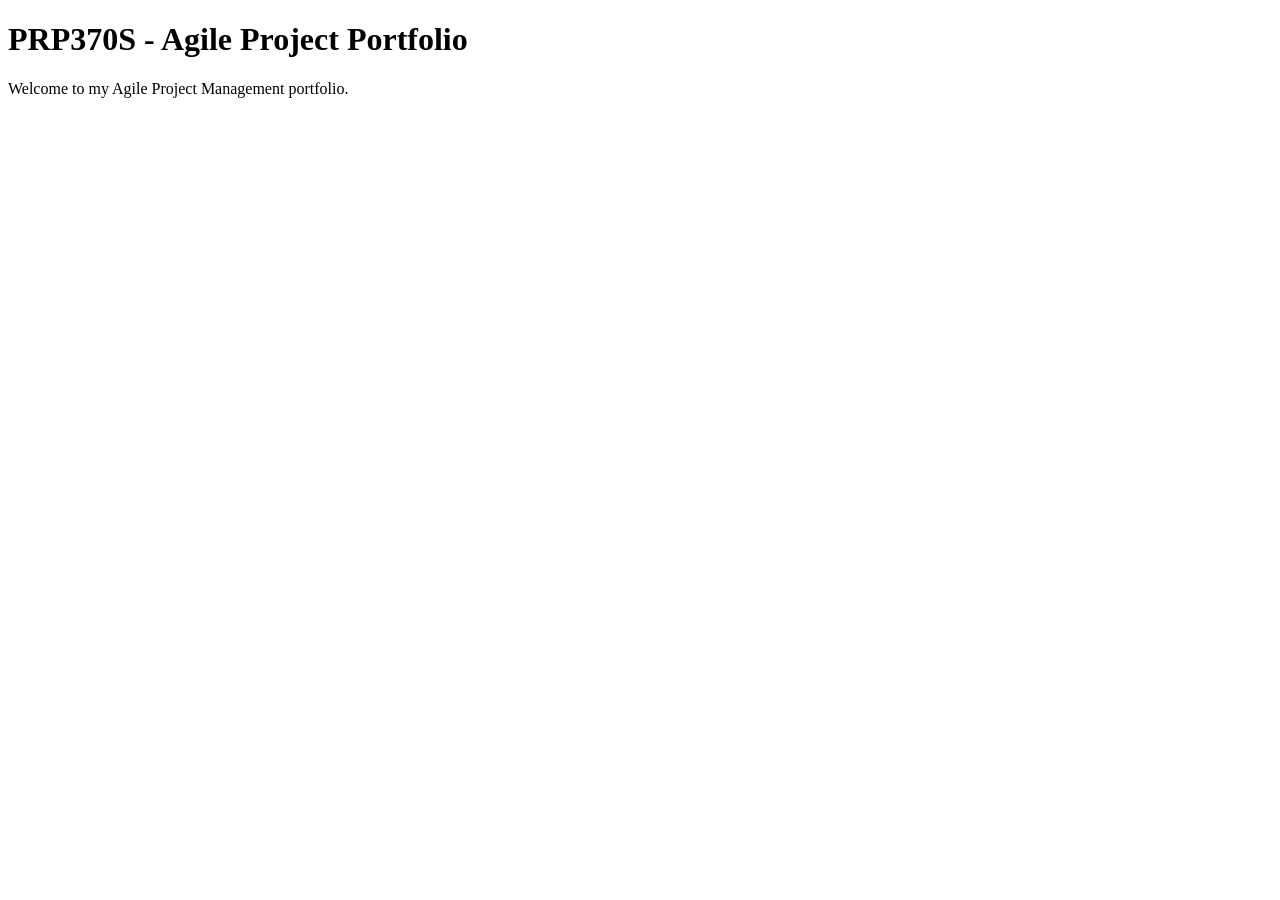
==== PRP370S-Agile-Portfolio/index.html @ 9e87fe43 "Add PRP370S Agile portfolio section" ====
<!DOCTYPE html>
<html lang="en">
<head>
    <meta charset="UTF-8">
    <meta name="viewport" content="width=device-width, initial-scale=1.0">
    <title>PRP370S Agile Portfolio</title>
</head>
<body>

    <h1>PRP370S - Agile Project Portfolio</h1>

    <p>Welcome to my Agile Project Management portfolio.</p>

</body>
</html>
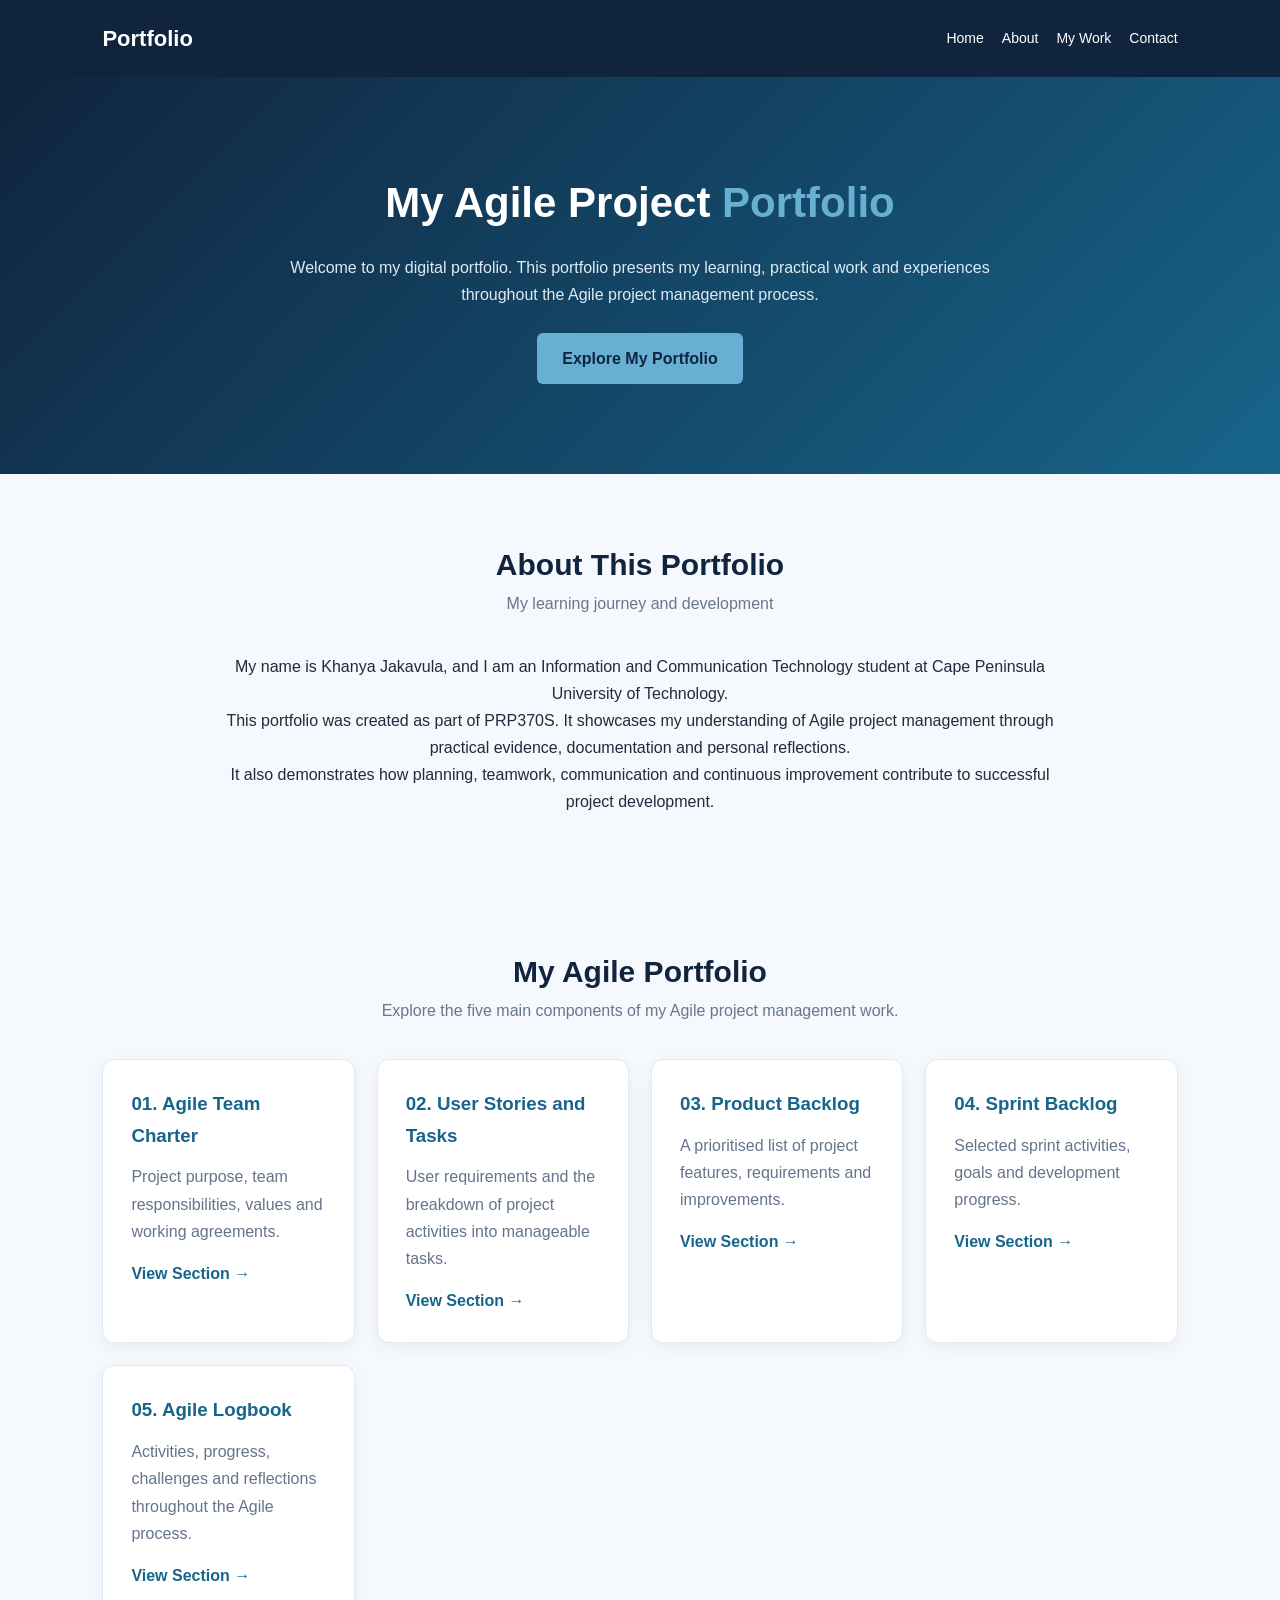
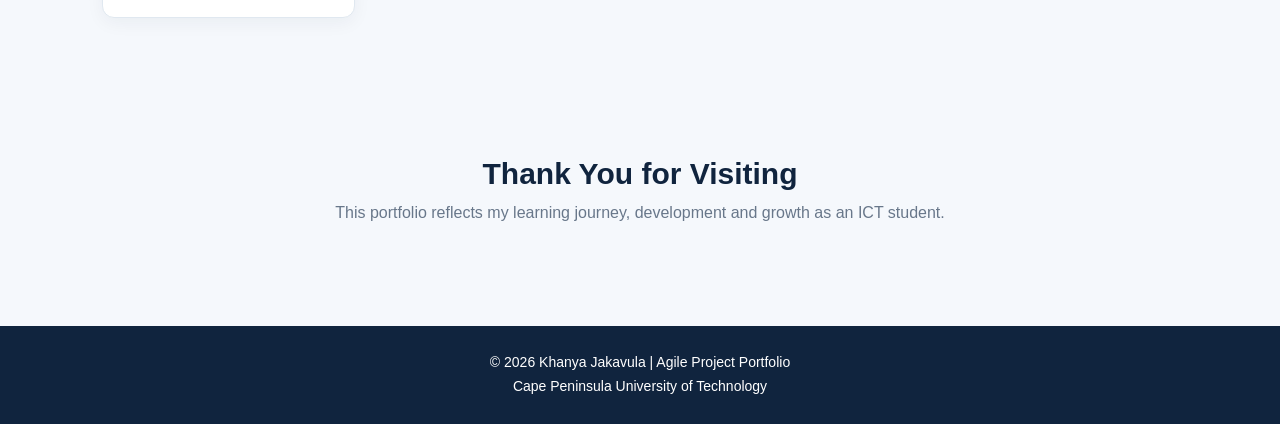
==== commit 55800f32: "Revise HTML structure and content for portfolio Updated the title and added navigation to the HTML s" ====
--- a/PRP370S-Agile-Portfolio/index.html
+++ b/PRP370S-Agile-Portfolio/index.html
@@ -1,15 +1,187 @@
+
 <!DOCTYPE html>
 <html lang="en">
 <head>
     <meta charset="UTF-8">
     <meta name="viewport" content="width=device-width, initial-scale=1.0">
-    <title>PRP370S Agile Portfolio</title>
+
+    <title>PRP370S | Agile Project Portfolio</title>
+
+    <link rel="stylesheet" href="style.css">
 </head>
+
 <body>
 
-    <h1>PRP370S - Agile Project Portfolio</h1>
+    <!-- NAVIGATION -->
+    <header>
+        <div class="logo">Portfolio</div>
 
-    <p>Welcome to my Agile Project Management portfolio.</p>
+        <nav>
+            <a href="#home">Home</a>
+            <a href="#about">About</a>
+            <a href="#portfolio">My Work</a>
+            <a href="#contact">Contact</a>
+        </nav>
+    </header>
+
+    <!-- HERO SECTION -->
+    <section class="hero" id="home">
+
+        <h1>My Agile Project <span>Portfolio</span></h1>
+
+        <p>
+            Welcome to my digital portfolio.
+            This portfolio presents my learning, practical work
+            and experiences throughout the Agile project management process.
+        </p>
+
+        <a href="#portfolio" class="hero-button">
+            Explore My Portfolio
+        </a>
+
+    </section>
+
+    <!-- ABOUT SECTION -->
+    <section id="about">
+
+        <div class="section-title">
+            <h2>About This Portfolio</h2>
+            <p>My learning journey and development</p>
+        </div>
+
+        <div class="about">
+
+            <p>
+                My name is Khanya Jakavula, and I am an
+                Information and Communication Technology student
+                at Cape Peninsula University of Technology.
+            </p>
+
+            <p>
+                This portfolio was created as part of PRP370S.
+                It showcases my understanding of Agile project
+                management through practical evidence, documentation
+                and personal reflections.
+            </p>
+
+            <p>
+                It also demonstrates how planning, teamwork,
+                communication and continuous improvement contribute
+                to successful project development.
+            </p>
+
+        </div>
+
+    </section>
+
+    <!-- PORTFOLIO SECTIONS -->
+    <section id="portfolio">
+
+        <div class="section-title">
+            <h2>My Agile Portfolio</h2>
+
+            <p>
+                Explore the five main components of my
+                Agile project management work.
+            </p>
+        </div>
+
+        <div class="cards">
+
+            <div class="card">
+                <h3>01. Agile Team Charter</h3>
+
+                <p>
+                    Project purpose, team responsibilities,
+                    values and working agreements.
+                </p>
+
+                <a href="agile-team-charter/index.html">
+                    View Section →
+                </a>
+            </div>
+
+            <div class="card">
+                <h3>02. User Stories and Tasks</h3>
+
+                <p>
+                    User requirements and the breakdown
+                    of project activities into manageable tasks.
+                </p>
+
+                <a href="user-stories-tasks/index.html">
+                    View Section →
+                </a>
+            </div>
+
+            <div class="card">
+                <h3>03. Product Backlog</h3>
+
+                <p>
+                    A prioritised list of project features,
+                    requirements and improvements.
+                </p>
+
+                <a href="product-backlog/index.html">
+                    View Section →
+                </a>
+            </div>
+
+            <div class="card">
+                <h3>04. Sprint Backlog</h3>
+
+                <p>
+                    Selected sprint activities, goals
+                    and development progress.
+                </p>
+
+                <a href="sprint-backlog/index.html">
+                    View Section →
+                </a>
+            </div>
+
+            <div class="card">
+                <h3>05. Agile Logbook</h3>
+
+                <p>
+                    Activities, progress, challenges
+                    and reflections throughout the Agile process.
+                </p>
+
+                <a href="agile-logbook/index.html">
+                    View Section →
+                </a>
+            </div>
+
+        </div>
+
+    </section>
+
+    <!-- CONTACT SECTION -->
+    <section id="contact">
+
+        <div class="section-title">
+            <h2>Thank You for Visiting</h2>
+
+            <p>
+                This portfolio reflects my learning journey,
+                development and growth as an ICT student.
+            </p>
+        </div>
+
+    </section>
+
+    <!-- FOOTER -->
+    <footer>
+
+        <p>
+            © 2026 Khanya Jakavula |
+           Agile Project Portfolio
+        </p>
+
+        <p>Cape Peninsula University of Technology</p>
+
+    </footer>
 
 </body>
 </html>
--- a/PRP370S-Agile-Portfolio/style.css
+++ b/PRP370S-Agile-Portfolio/style.css
@@ -0,0 +1,185 @@
+
+/* GENERAL SETTINGS */
+* {
+    margin: 0;
+    padding: 0;
+    box-sizing: border-box;
+    scroll-behavior: smooth;
+}
+
+body {
+    font-family: Arial, sans-serif;
+    background: #f5f8fc;
+    color: #202b3c;
+    line-height: 1.7;
+}
+
+/* NAVIGATION */
+header {
+    background: #10243e;
+    color: white;
+    padding: 20px 8%;
+    display: flex;
+    justify-content: space-between;
+    align-items: center;
+    flex-wrap: wrap;
+    gap: 15px;
+}
+
+.logo {
+    font-size: 22px;
+    font-weight: bold;
+}
+
+nav {
+    display: flex;
+    flex-wrap: wrap;
+    gap: 18px;
+}
+
+nav a {
+    color: white;
+    text-decoration: none;
+    font-size: 14px;
+}
+
+nav a:hover {
+    color: #67afd3;
+}
+
+/* HERO SECTION */
+.hero {
+    background: linear-gradient(135deg, #10243e, #17658a);
+    color: white;
+    padding: 90px 8%;
+    text-align: center;
+}
+
+.hero h1 {
+    font-size: 42px;
+    margin-bottom: 15px;
+}
+
+.hero p {
+    max-width: 700px;
+    margin: 0 auto 25px;
+    color: #e0eaf3;
+}
+
+.hero span {
+    color: #67afd3;
+}
+
+.hero-button {
+    display: inline-block;
+    background: #67afd3;
+    color: #10243e;
+    padding: 12px 25px;
+    border-radius: 6px;
+    text-decoration: none;
+    font-weight: bold;
+}
+
+/* GENERAL SECTIONS */
+section {
+    padding: 65px 8%;
+}
+
+.section-title {
+    text-align: center;
+    margin-bottom: 35px;
+}
+
+.section-title h2 {
+    color: #10243e;
+    font-size: 30px;
+}
+
+.section-title p {
+    color: #68778a;
+}
+
+/* ABOUT */
+.about {
+    max-width: 850px;
+    margin: auto;
+    text-align: center;
+}
+
+/* ASSESSMENT CARDS */
+.cards {
+    display: grid;
+    grid-template-columns: repeat(auto-fit, minmax(230px, 1fr));
+    gap: 22px;
+}
+
+.card {
+    background: white;
+    padding: 28px;
+    border-radius: 12px;
+    border: 1px solid #e0e8f0;
+    box-shadow: 0 5px 18px rgba(16, 36, 62, 0.05);
+}
+
+.card h3 {
+    color: #17658a;
+    margin-bottom: 12px;
+}
+
+.card p {
+    color: #64748b;
+    margin-bottom: 15px;
+}
+
+.card a {
+    color: #17658a;
+    font-weight: bold;
+    text-decoration: none;
+}
+
+/* CONTENT SECTIONS */
+.content-box {
+    background: white;
+    padding: 30px;
+    border-radius: 12px;
+    max-width: 950px;
+    margin: auto;
+    border: 1px solid #e0e8f0;
+}
+
+.content-box h3 {
+    color: #17658a;
+    margin: 20px 0 10px;
+}
+
+.content-box p {
+    margin-bottom: 12px;
+}
+
+/* FOOTER */
+footer {
+    background: #10243e;
+    color: white;
+    text-align: center;
+    padding: 25px;
+    font-size: 14px;
+}
+
+/* MOBILE RESPONSIVENESS */
+@media (max-width: 600px) {
+    header {
+        flex-direction: column;
+    }
+
+    nav {
+        justify-content: center;
+    }
+
+    .hero h1 {
+        font-size: 30px;
+    }
+
+    section {
+        padding: 45px 6%;
+    }
+}
